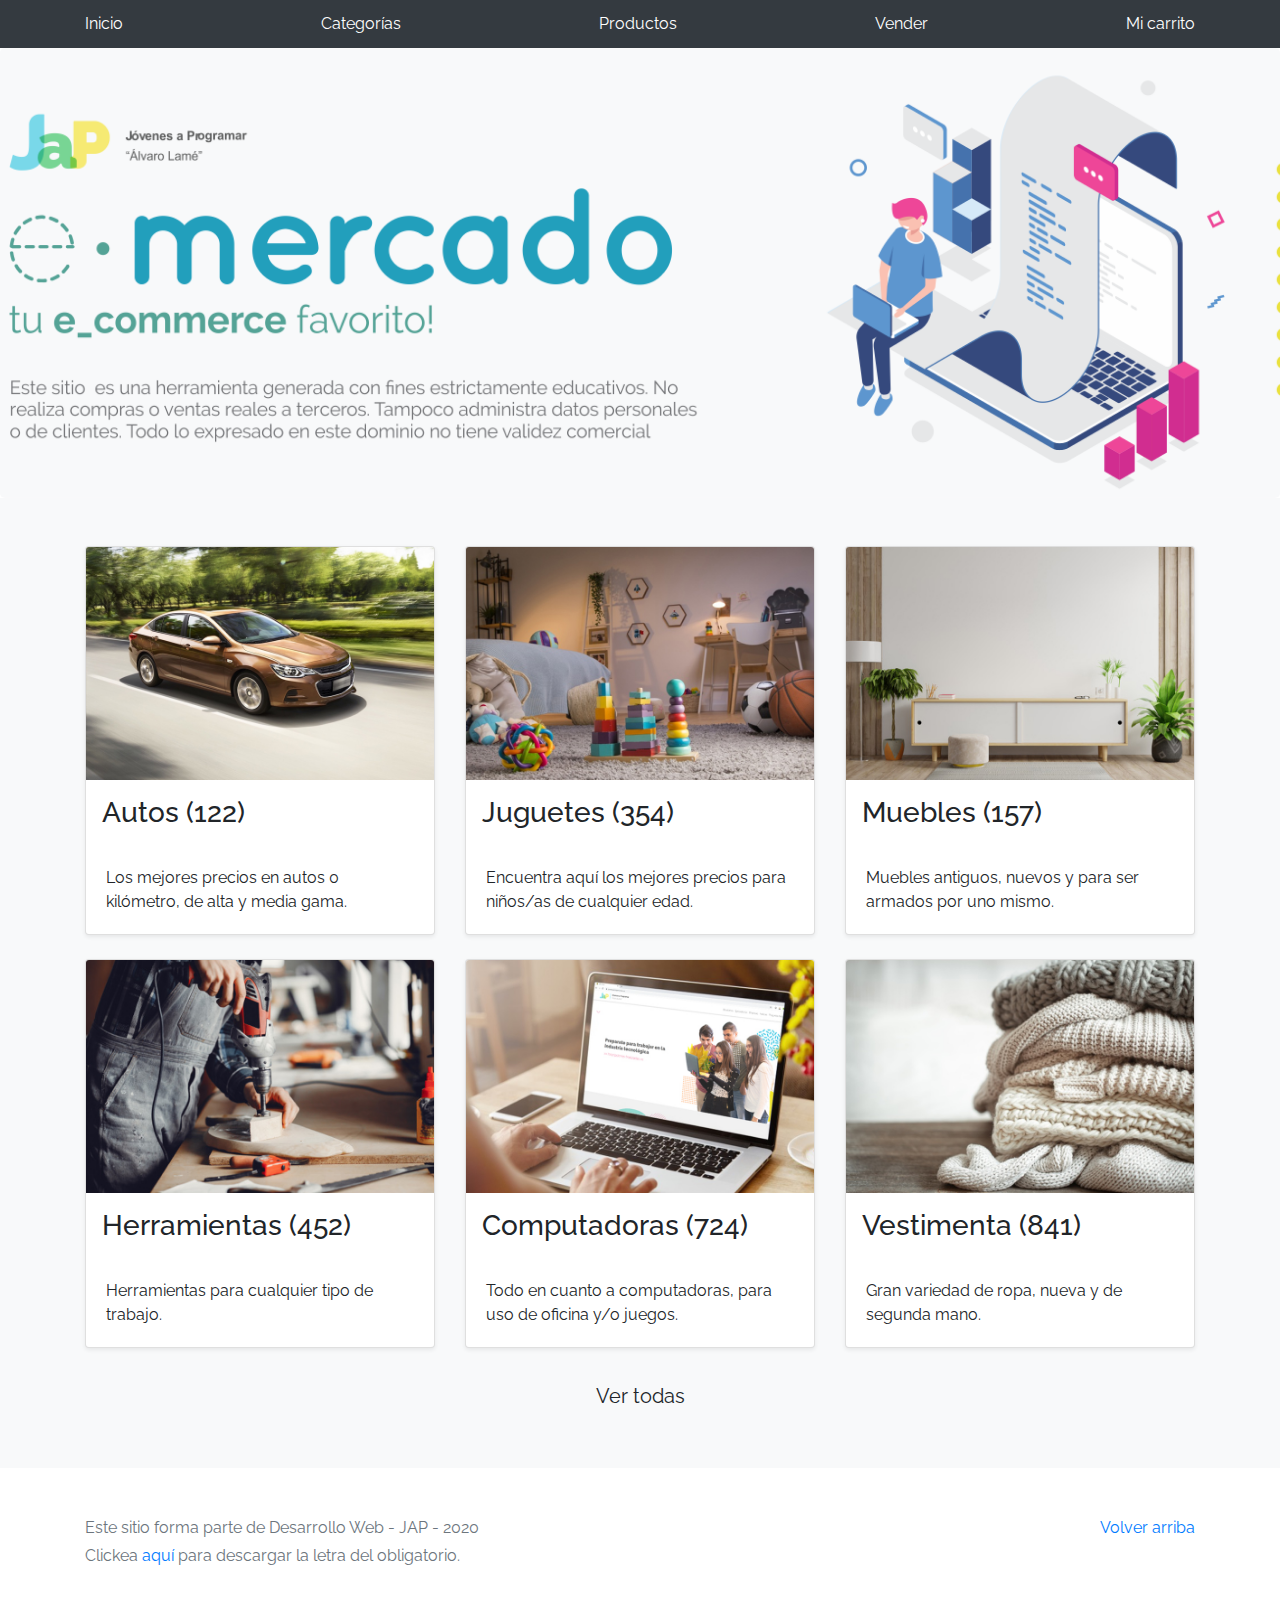
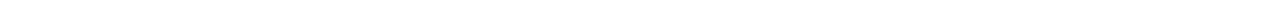
==== index.html @ a227f69f "Entrega0" ====
<!DOCTYPE html>
<!-- saved from url=(0049)https://getbootstrap.com/docs/4.3/examples/album/ -->
<html lang="en">
  <head>
    <meta http-equiv="Content-Type" content="text/html; charset=UTF-8">
    <meta name="viewport" content="width=device-width, initial-scale=1, shrink-to-fit=no">
    <meta name="description" content="">
    <title>eMercado - Todo lo que busques está aquí</title>

    <link rel="canonical" href="https://getbootstrap.com/docs/4.3/examples/album/">
    <link href="https://fonts.googleapis.com/css?family=Raleway:300,300i,400,400i,700,700i,900,900i" rel="stylesheet">
    <!-- Bootstrap core CSS -->
    <link href="css/bootstrap.min.css" rel="stylesheet">
    <link href="css/styles.css" rel="stylesheet">
  </head>
  <body>
    <nav class="site-header sticky-top py-1 bg-dark">
      <div class="container d-flex flex-column flex-md-row justify-content-between">
        <a class="py-2 d-none d-md-inline-block" href="index.html">Inicio</a>
        <a class="py-2 d-none d-md-inline-block" href="categories.html">Categorías</a>
        <a class="py-2 d-none d-md-inline-block" href="products.html">Productos</a>
        <a class="py-2 d-none d-md-inline-block" href="sell.html">Vender</a>
        <a class="py-2 d-none d-md-inline-block" href="cart.html">Mi carrito</a>
      </div>
    </nav>
    <main role="main">
      <section class="jumbotron text-center">
        <div class="m-5">
          <h1></h1>
        </div>
      </section>
      <div class="album py-5 bg-light">
        <div class="container">
          <div class="row">
            <div class="col-md-4">
              <a href="categories.html" class="card mb-4 shadow-sm custom-card">
                <img class="bd-placeholder-img card-img-top"  src="img/cat1.jpg">
                <h3 class="m-3">Autos (122)</h3>
                <div class="card-body">
                  <p class="card-text">Los mejores precios en autos 0 kilómetro, de alta y media gama.</p>
                </div>
              </a>
            </div>
            <div class="col-md-4">
                <a href="categories.html" class="card mb-4 shadow-sm custom-card">
                  <img class="bd-placeholder-img card-img-top" src="img/cat2.jpg">
                  <h3 class="m-3">Juguetes (354)</h3>
                  <div class="card-body">
                    <p class="card-text">Encuentra aquí los mejores precios para niños/as de cualquier edad.</p>
                  </div>
                </a>
            </div>
            <div class="col-md-4">
                <a href="categories.html" class="card mb-4 shadow-sm custom-card">
                  <img class="bd-placeholder-img card-img-top" src="img/cat3.jpg">
                  <h3 class="m-3">Muebles (157)</h3>
                  <div class="card-body">
                    <p class="card-text">Muebles antiguos, nuevos y para ser armados por uno mismo.</p>
                  </div>
                </a>
            </div>
            <div class="col-md-4">
                <a href="categories.html" class="card mb-4 shadow-sm custom-card">
                  <img class="bd-placeholder-img card-img-top" src="img/cat4.jpg">
                  <h3 class="m-3">Herramientas (452)</h3>
                  <div class="card-body">
                    <p class="card-text">Herramientas para cualquier tipo de trabajo.</p>
                  </div>
                </a>
            </div>
            <div class="col-md-4">
                <a href="categories.html" class="card mb-4 shadow-sm custom-card">
                  <img class="bd-placeholder-img card-img-top" src="img/cat5.jpg">
                  <h3 class="m-3">Computadoras (724)</h3>
                  <div class="card-body">
                    <p class="card-text">Todo en cuanto a computadoras, para uso de oficina y/o juegos.</p>
                  </div>
                </a>
            </div>
            <div class="col-md-4">
                <a href="categories.html" class="card mb-4 shadow-sm custom-card">
                  <img class="bd-placeholder-img card-img-top" src="img/cat6.jpg">
                  <h3 class="m-3">Vestimenta (841)</h3>
                  <div class="card-body">
                    <p class="card-text">Gran variedad de ropa, nueva y de segunda mano.</p>
                  </div>
                </a>
            </div>
          </div>
          <div class="row">
              <a type="button" class="btn btn-light btn-lg btn-block" href="categories.html">Ver todas</a>
          </div>
        </div>
      </div>
    </main>
    <footer class="text-muted">
      <div class="container">
        <p class="float-right">
          <a href="#">Volver arriba</a>
        </p>
        <p>Este sitio forma parte de Desarrollo Web - JAP - 2020</p>
        <p>Clickea <a target="_blank" href="Letra.pdf">aquí</a> para descargar la letra del obligatorio.</p>
      </div>
    </footer>
    <script src="js/jquery-3.4.1.min.js"></script>
    <script src="js/bootstrap.bundle.min.js"></script>
    <script src="js/init.js"></script>
  </body>
</html>
---- css/styles.css ----
.jumbotron, .card-body, .container, .site-header{
    font-family: 'Raleway', serif !important;
}

.jumbotron .display-4{
    font-weight: bold;
}

.jumbotron {
  height: 50vh;
  padding: 5em inherit;
  margin-bottom: 0;
  background-color: #53C0FB;
  background: url('../img/cover_back.png');
  background-size: cover;
  background-position: center;
  background-repeat: no-repeat;
  color: black;
  font-weight: bold;
}

@media (min-width: 768px) {
  .jumbotron {
    padding-top: 6rem;
    padding-bottom: 6rem;
  }
}

.jumbotron p:last-child {
  margin-bottom: 0;
}

.jumbotron-heading {
  font-weight: 300;
}

.jumbotron .container {
  max-width: 40rem;
  background-color: rgba(255, 255, 255, 0.5);
  border-radius: 10px;
  text-shadow: 1px 1px 2px grey;
}

.jumbotron .lead{
  font-size: 38px;
}

footer {
  padding-top: 3rem;
  padding-bottom: 3rem;
}

footer p {
  margin-bottom: .25rem;
}

.site-header a {
  color: white;
  transition: ease-in-out color .15s;
}

.light-text {
  color: white;
}

.site-header .dropdown-menu a {
  color: black;
}

.dropzone{
  border: 2px dashed #0087F7;
  border-radius: 5px;
  background: white;
}

.alert{
  position: fixed;
  top:80px;
  width: 50%;
  left: 50%;
  transform: translate(-50%, 0);
}

.lds-ring {
  display: inline-block;
  position: relative;
  width: 64px;
  height: 64px;
  top:50%;
  left: 50%;
}
.lds-ring div {
  box-sizing: border-box;
  display: block;
  position: absolute;
  width: 51px;
  height: 51px;
  margin: 6px;
  border: 6px solid #fff;
  border-radius: 50%;
  animation: lds-ring 1.2s cubic-bezier(0.5, 0, 0.5, 1) infinite;
  border-color: #fff transparent transparent transparent;
}
.lds-ring div:nth-child(1) {
  animation-delay: -0.45s;
}
.lds-ring div:nth-child(2) {
  animation-delay: -0.3s;
}
.lds-ring div:nth-child(3) {
  animation-delay: -0.15s;
}
@keyframes lds-ring {
  0% {
    transform: rotate(0deg);
  }
  100% {
    transform: rotate(360deg);
  }
}

#spinner-wrapper{
  position: fixed;
  background-color: rgba(0,0,0,0.5);
  width:100%;
  height: 100%;
  top:0;
  left:0;
  z-index: 1021;
  display: none;
}

a.custom-card,
a.custom-card:hover {
  color: inherit;
  text-decoration: inherit;
}

.checked {
  color: orange;
}
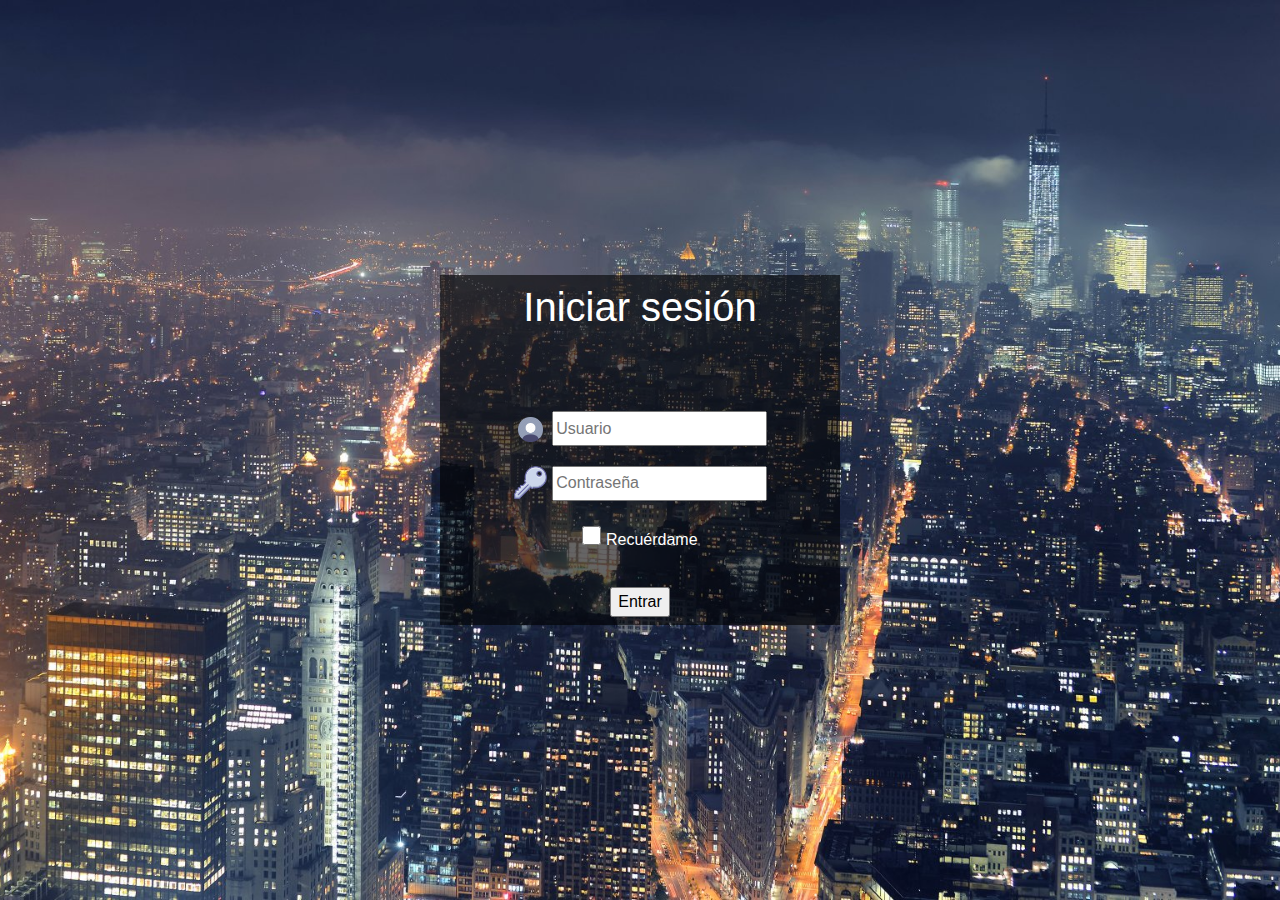
==== commit a074971d: "entrega1" ====
--- a/index.html
+++ b/index.html
@@ -1,109 +1,76 @@
 <!DOCTYPE html>
 <!-- saved from url=(0049)https://getbootstrap.com/docs/4.3/examples/album/ -->
 <html lang="en">
-  <head>
-    <meta http-equiv="Content-Type" content="text/html; charset=UTF-8">
-    <meta name="viewport" content="width=device-width, initial-scale=1, shrink-to-fit=no">
-    <meta name="description" content="">
-    <title>eMercado - Todo lo que busques está aquí</title>
 
-    <link rel="canonical" href="https://getbootstrap.com/docs/4.3/examples/album/">
-    <link href="https://fonts.googleapis.com/css?family=Raleway:300,300i,400,400i,700,700i,900,900i" rel="stylesheet">
-    <!-- Bootstrap core CSS -->
-    <link href="css/bootstrap.min.css" rel="stylesheet">
-    <link href="css/styles.css" rel="stylesheet">
-  </head>
-  <body>
-    <nav class="site-header sticky-top py-1 bg-dark">
-      <div class="container d-flex flex-column flex-md-row justify-content-between">
-        <a class="py-2 d-none d-md-inline-block" href="index.html">Inicio</a>
-        <a class="py-2 d-none d-md-inline-block" href="categories.html">Categorías</a>
-        <a class="py-2 d-none d-md-inline-block" href="products.html">Productos</a>
-        <a class="py-2 d-none d-md-inline-block" href="sell.html">Vender</a>
-        <a class="py-2 d-none d-md-inline-block" href="cart.html">Mi carrito</a>
-      </div>
-    </nav>
-    <main role="main">
-      <section class="jumbotron text-center">
-        <div class="m-5">
-          <h1></h1>
-        </div>
-      </section>
-      <div class="album py-5 bg-light">
-        <div class="container">
-          <div class="row">
-            <div class="col-md-4">
-              <a href="categories.html" class="card mb-4 shadow-sm custom-card">
-                <img class="bd-placeholder-img card-img-top"  src="img/cat1.jpg">
-                <h3 class="m-3">Autos (122)</h3>
-                <div class="card-body">
-                  <p class="card-text">Los mejores precios en autos 0 kilómetro, de alta y media gama.</p>
-                </div>
-              </a>
-            </div>
-            <div class="col-md-4">
-                <a href="categories.html" class="card mb-4 shadow-sm custom-card">
-                  <img class="bd-placeholder-img card-img-top" src="img/cat2.jpg">
-                  <h3 class="m-3">Juguetes (354)</h3>
-                  <div class="card-body">
-                    <p class="card-text">Encuentra aquí los mejores precios para niños/as de cualquier edad.</p>
-                  </div>
-                </a>
-            </div>
-            <div class="col-md-4">
-                <a href="categories.html" class="card mb-4 shadow-sm custom-card">
-                  <img class="bd-placeholder-img card-img-top" src="img/cat3.jpg">
-                  <h3 class="m-3">Muebles (157)</h3>
-                  <div class="card-body">
-                    <p class="card-text">Muebles antiguos, nuevos y para ser armados por uno mismo.</p>
-                  </div>
-                </a>
-            </div>
-            <div class="col-md-4">
-                <a href="categories.html" class="card mb-4 shadow-sm custom-card">
-                  <img class="bd-placeholder-img card-img-top" src="img/cat4.jpg">
-                  <h3 class="m-3">Herramientas (452)</h3>
-                  <div class="card-body">
-                    <p class="card-text">Herramientas para cualquier tipo de trabajo.</p>
-                  </div>
-                </a>
-            </div>
-            <div class="col-md-4">
-                <a href="categories.html" class="card mb-4 shadow-sm custom-card">
-                  <img class="bd-placeholder-img card-img-top" src="img/cat5.jpg">
-                  <h3 class="m-3">Computadoras (724)</h3>
-                  <div class="card-body">
-                    <p class="card-text">Todo en cuanto a computadoras, para uso de oficina y/o juegos.</p>
-                  </div>
-                </a>
-            </div>
-            <div class="col-md-4">
-                <a href="categories.html" class="card mb-4 shadow-sm custom-card">
-                  <img class="bd-placeholder-img card-img-top" src="img/cat6.jpg">
-                  <h3 class="m-3">Vestimenta (841)</h3>
-                  <div class="card-body">
-                    <p class="card-text">Gran variedad de ropa, nueva y de segunda mano.</p>
-                  </div>
-                </a>
-            </div>
-          </div>
-          <div class="row">
-              <a type="button" class="btn btn-light btn-lg btn-block" href="categories.html">Ver todas</a>
-          </div>
-        </div>
-      </div>
-    </main>
-    <footer class="text-muted">
-      <div class="container">
-        <p class="float-right">
-          <a href="#">Volver arriba</a>
-        </p>
-        <p>Este sitio forma parte de Desarrollo Web - JAP - 2020</p>
-        <p>Clickea <a target="_blank" href="Letra.pdf">aquí</a> para descargar la letra del obligatorio.</p>
-      </div>
-    </footer>
-    <script src="js/jquery-3.4.1.min.js"></script>
-    <script src="js/bootstrap.bundle.min.js"></script>
-    <script src="js/init.js"></script>
-  </body>
+<head>
+  <meta http-equiv="Content-Type" content="text/html; charset=UTF-8">
+  <meta name="viewport" content="width=device-width, initial-scale=1, shrink-to-fit=no">
+  <meta name="description" content="">
+  <title>eMercado - Todo lo que busques está aquí</title>
+
+  <link rel="canonical" href="https://getbootstrap.com/docs/4.3/examples/album/">
+  <link href="https://fonts.googleapis.com/css?family=Raleway:300,300i,400,400i,700,700i,900,900i" rel="stylesheet">
+  <!-- Bootstrap core CSS -->
+  <link href="css/bootstrap.min.css" rel="stylesheet">
+  <link href="css/login.css" rel="stylesheet">
+  <style>
+    html, body{
+      height: 100%;
+    }
+
+    body {
+      display: -ms-flexbox;
+      display: flex;
+      -ms-flex-align: center;
+      align-items: center;
+      padding-top: 40px;
+      padding-bottom: 40px;
+      background-color: #f5f5f5;
+    }
+
+    .signin {
+      width: 100%;
+      max-width: 330px;
+      padding: 15px;
+      margin: auto;
+    }
+  </style>
+</head>
+<form class="formulario ">
+<div class="container cuadro">
+  <h3 class="iniciar_sesion">Iniciar sesión</h3>
+
+  <div class="usuario_contrasena">
+
+      <!--Usuario-->
+  <div class="usuario ">
+    <label for="name"> <img src="img/loginimg/user.png" class="userlogo"> </label>
+    <input type="name" placeholder="Usuario" class="input_usuario" required>
+    </div>
+
+    <!--Contraseña-->
+    <div class="contrasena">
+      <label for="password"> <img src="img/loginimg/password.png" class="passwordlogo"> </label>
+      <input type="password" placeholder="Contraseña" class="input_password" required>
+    </div>
+  </div>
+
+  <div class="recuerdame ">
+    <input type="checkbox" style="width:19px;height:19px;"> <label for="checkbox" class="checkbox_label">Recuérdame</label>
+  </div>
+
+<!--Boton para enviar los datos-->
+  <div class="submit">
+    <input type="submit" value="Entrar" formaction="inicio.html">
+  </div>
+
+
+</div>
+
+</form>
+
+
+  <script src="js/init.js"></script>
+  <script src="js/login.js"></script>
+</body>
 </html>--- a/css/login.css
+++ b/css/login.css
@@ -0,0 +1,75 @@
+body {
+    background-image: url(../img/loginimg/fondo.png);
+    background-position: center;
+    background-size: cover;
+    Background-repeat: no-repeat;
+  }
+
+.container{
+    height: 100%;
+    align-content: center;
+}
+
+.formulario{
+    align-content: center;
+    margin-top: auto;
+    margin-bottom: auto;
+    margin-left: auto;
+    margin-right: auto;
+}
+
+.cuadro{
+    background-color: rgba(0,0,0, 0.6);
+    height: 350px;
+    margin-top: auto;
+    margin-bottom: auto;
+    width: 400px;
+}
+.iniciar_sesion{
+    text-align: center;
+    font-size: 40px;
+    color: rgb(255, 255, 255);
+}
+
+.usuario_contrasena{
+    text-align: center;
+    margin-top: 80px;
+}
+
+.usuario{
+    margin-bottom: 10px;
+}
+
+.userlogo{
+    height: 35px;
+    width: 35px;
+}
+
+.passwordlogo{
+    height: 35px;
+    width: 35px;
+    margin-bottom: 3px;
+}
+
+.input_usuario{
+    height: 35px;
+}
+
+.input_password{
+    height: 35px;
+}
+
+.recuerdame{
+    margin-top: 15px;
+    text-align: center;
+    color: rgb(255, 255, 255);
+}
+
+.checkbox_label{
+    margin-bottom: 20px;
+}
+
+.submit{
+    text-align: center;
+    margin-top: 15px;
+}
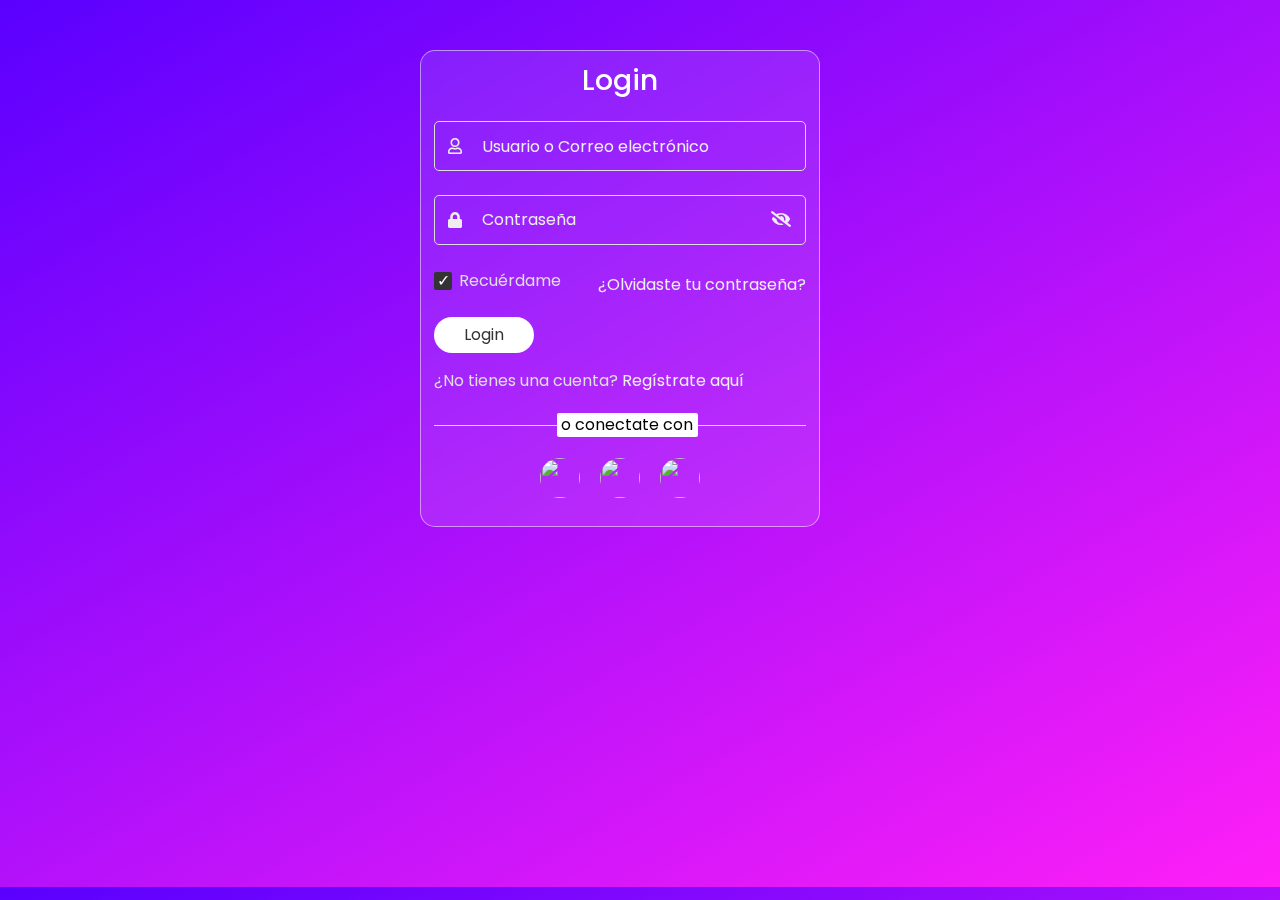
==== commit 57beabe8: "newlogin" ====
--- a/index.html
+++ b/index.html
@@ -10,64 +10,32 @@
 
   <link rel="canonical" href="https://getbootstrap.com/docs/4.3/examples/album/">
   <link href="https://fonts.googleapis.com/css?family=Raleway:300,300i,400,400i,700,700i,900,900i" rel="stylesheet">
+  <link href="css/font-awesome.min.css" rel="stylesheet">
+
   <!-- Bootstrap core CSS -->
   <link href="css/bootstrap.min.css" rel="stylesheet">
   <link href="css/login.css" rel="stylesheet">
-  <style>
-    html, body{
-      height: 100%;
-    }
+</head>
 
-    body {
-      display: -ms-flexbox;
-      display: flex;
-      -ms-flex-align: center;
-      align-items: center;
-      padding-top: 40px;
-      padding-bottom: 40px;
-      background-color: #f5f5f5;
-    }
+<body>
 
-    .signin {
-      width: 100%;
-      max-width: 330px;
-      padding: 15px;
-      margin: auto;
-    }
-  </style>
-</head>
-<form class="formulario ">
-<div class="container cuadro">
-  <h3 class="iniciar_sesion">Iniciar sesión</h3>
-
-  <div class="usuario_contrasena">
-
-      <!--Usuario-->
-  <div class="usuario ">
-    <label for="name"> <img src="img/loginimg/user.png" class="userlogo"> </label>
-    <input type="name" placeholder="Usuario" class="input_usuario" required>
+  <div class="wrapper">
+    <div class="card">
+        <form action="#" class="d-flex flex-column" id="formulario">
+            <div class="h3 text-center text-white">Login</div>
+            <div class="d-flex align-items-center input-field my-3 mb-4"> <span class="far fa-user p-2" ></span> <input type="text" placeholder="Usuario o Correo electrónico" class="form-control" id="user"> </div>
+            <div class="d-flex align-items-center input-field mb-4"> <span class="fas fa-lock p-2"></span> <input type="password" placeholder="Contraseña" class="form-control" id="password"> <button class="btn" onclick="showPassword()"> <span class="fas fa-eye-slash"></span> </button> </div>
+            <div class="d-sm-flex align-items-sm-center justify-content-sm-between">
+                <div class="d-flex align-items-center"> <label class="option"> <span class="text-light-white">Recuérdame</span> <input type="checkbox" checked> <span class="checkmark"></span> </label> </div>
+                <div class="mt-sm-0 mt-3"><a href="#">¿Olvidaste tu contraseña?</a></div>
+            </div>
+            <div class="my-3"> <input type="submit" value="Login" class="btn btn-primary" id="login"> </div>
+            <div class="mb-3"> <span class="text-light-white">¿No tienes una cuenta?</span> <a href="#">Regístrate aquí</a> </div>
+        </form>
+        <div class="position-relative border-bottom my-3 line"> <span class="connect">o conectate con</span> </div>
+        <div class="text-center py-3 connections"> <a href="https://wwww.facebook.com" target="_blank" class="px-2"> <img src="https://www.dpreview.com/files/p/articles/4698742202/facebook.jpeg" alt=""> </a> <a href="https://www.google.com" target="_blank" class="px-2"> <img src="https://www.freepnglogos.com/uploads/google-logo-png/google-logo-png-suite-everything-you-need-know-about-google-newest-0.png" alt=""> </a> <a href="https://www.github.com" target="_blank" class="px-2"> <img src="https://www.freepnglogos.com/uploads/512x512-logo-png/512x512-logo-github-icon-35.png" alt=""> </a> </div>
     </div>
-
-    <!--Contraseña-->
-    <div class="contrasena">
-      <label for="password"> <img src="img/loginimg/password.png" class="passwordlogo"> </label>
-      <input type="password" placeholder="Contraseña" class="input_password" required>
-    </div>
-  </div>
-
-  <div class="recuerdame ">
-    <input type="checkbox" style="width:19px;height:19px;"> <label for="checkbox" class="checkbox_label">Recuérdame</label>
-  </div>
-
-<!--Boton para enviar los datos-->
-  <div class="submit">
-    <input type="submit" value="Entrar" formaction="inicio.html">
-  </div>
-
-
 </div>
-
-</form>
 
 
   <script src="js/init.js"></script>
--- a/css/login.css
+++ b/css/login.css
@@ -1,75 +1,197 @@
-body {
-    background-image: url(../img/loginimg/fondo.png);
-    background-position: center;
-    background-size: cover;
-    Background-repeat: no-repeat;
-  }
+@import url('https://fonts.googleapis.com/css2?family=Poppins:wght@300;400;500;600;700;800;900&display=swap');
 
-.container{
-    height: 100%;
-    align-content: center;
-}
+ * {
+     margin: 0;
+     padding: 0;
+     box-sizing: border-box;
+     font-family: 'Poppins', sans-serif
+ }
 
-.formulario{
-    align-content: center;
-    margin-top: auto;
-    margin-bottom: auto;
-    margin-left: auto;
-    margin-right: auto;
-}
+ body {
+     background: linear-gradient(135deg, #00c3ff, #eeef1c);
+     background: linear-gradient(135deg, #fc00ff, #00dbde);
+     background-image: linear-gradient(135deg, #ff00ba 0%, #fae713 100%);
+     background-image: linear-gradient(150deg, #5a00ff 0%, #ff1ff7 100%, #ff1ff7 100%);
+     min-height: 93vh
+ }
 
-.cuadro{
-    background-color: rgba(0,0,0, 0.6);
-    height: 350px;
-    margin-top: auto;
-    margin-bottom: auto;
-    width: 400px;
-}
-.iniciar_sesion{
-    text-align: center;
-    font-size: 40px;
-    color: rgb(255, 255, 255);
-}
+ .wrapper {
+     max-width: 500px;
+     margin: 50px auto
+ }
 
-.usuario_contrasena{
-    text-align: center;
-    margin-top: 80px;
-}
+ .wrapper .card {
+     max-width: 400px;
+     min-height: 450px;
+     margin: 30px;
+     background: rgba(255, 255, 255, 0.1);
+     overflow: hidden;
+     backdrop-filter: blur(10px);
+     border: 1px solid rgba(255, 255, 255, 0.5);
+     border-radius: 15px;
+     cursor: pointer;
+     padding: 0.8rem
+ }
 
-.usuario{
-    margin-bottom: 10px;
-}
+ .wrapper .card a {
+     text-decoration: none;
+     color: #eee
+ }
 
-.userlogo{
-    height: 35px;
-    width: 35px;
-}
+ .wrapper .card a:hover {
+     color: #fff
+ }
 
-.passwordlogo{
-    height: 35px;
-    width: 35px;
-    margin-bottom: 3px;
-}
+ .wrapper .card .input-field {
+     border: 1px solid #ddd;
+     border-radius: 5px;
+     color: #eee;
+     padding: 0.3rem
+ }
 
-.input_usuario{
-    height: 35px;
-}
+ .wrapper .card .input-field input {
+     background-color: inherit
+ }
 
-.input_password{
-    height: 35px;
-}
+ .wrapper .card .input-field input.form-control,
+ .wrapper .card .input-field input.form-control:focus {
+     border: none;
+     outline: none;
+     box-shadow: none;
+     color: #eee
+ }
 
-.recuerdame{
-    margin-top: 15px;
-    text-align: center;
-    color: rgb(255, 255, 255);
-}
+ .wrapper .card .input-field button.btn {
+     color: #eee;
+     padding: 0rem;
+     padding-right: 0.5rem
+ }
 
-.checkbox_label{
-    margin-bottom: 20px;
-}
+ .wrapper .card .input-field button.btn:hover {
+     color: #fff
+ }
 
-.submit{
-    text-align: center;
-    margin-top: 15px;
-}
+ .wrapper .card .input-field button.btn:focus {
+     border: none;
+     outline: none;
+     box-shadow: none
+ }
+
+ .wrapper .card .input-field input::placeholder {
+     color: #eee
+ }
+
+ .wrapper .card .option {
+     display: block;
+     position: relative;
+     padding-left: 25px;
+     cursor: pointer;
+     user-select: none
+ }
+
+ .wrapper .card .option span.text-light-white:hover {
+     color: #fff
+ }
+
+ .wrapper .card .option input {
+     position: absolute;
+     opacity: 0;
+     cursor: pointer;
+     height: 0;
+     width: 0
+ }
+
+ .checkmark {
+     position: absolute;
+     top: 3px;
+     left: 0;
+     height: 18px;
+     width: 18px;
+     background-color: #fff;
+     border-radius: 2px
+ }
+
+ .wrapper .card .option:hover input~.checkmark {
+     background-color: #f1f1f1
+ }
+
+ .wrapper .card .option input:checked~.checkmark {
+     border: none;
+     background-color: #333;
+     transition: 300ms ease-in-out all
+ }
+
+ .checkmark:after {
+     content: "\2713";
+     position: absolute;
+     display: none;
+     color: #fff;
+     font-size: 1rem
+ }
+
+ .wrapper .card .option input:checked~.checkmark:after {
+     display: block
+ }
+
+ .wrapper .card .option .checkmark:after {
+     left: 3px;
+     top: -3px;
+     width: 5px;
+     height: 10px
+ }
+
+ .wrapper .card .btn.btn-primary {
+     border-radius: 20px;
+     width: 100px;
+     background-color: #fff;
+     color: #333;
+     border: none
+ }
+
+ .wrapper .card .btn.btn-primary:hover {
+     color: #fff;
+     background: #333
+ }
+
+ .wrapper .card .btn.btn-primary:focus {
+     border: none;
+     box-shadow: none
+ }
+
+ .wrapper .card .text-light-white {
+     color: #ddd
+ }
+
+ .wrapper .card .line span.connect {
+     position: absolute;
+     top: -12px;
+     left: 33%;
+     color: #000;
+     padding: 0 0.3rem;
+     z-index: 100;
+     border-radius: 2px;
+     background-color: #fff
+ }
+
+ .wrapper .card .connections a img {
+     width: 40px;
+     height: 40px;
+     border-radius: 50%;
+     object-fit: cover
+ }
+
+ @media(max-width: 370px) {
+     .wrapper .card .line:after {
+         left: 27%
+     }
+ }
+
+ @media(max-width: 350px) {
+     .wrapper {
+         margin: 10px auto
+     }
+
+     .wrapper .card {
+         margin: 10px
+     }
+ }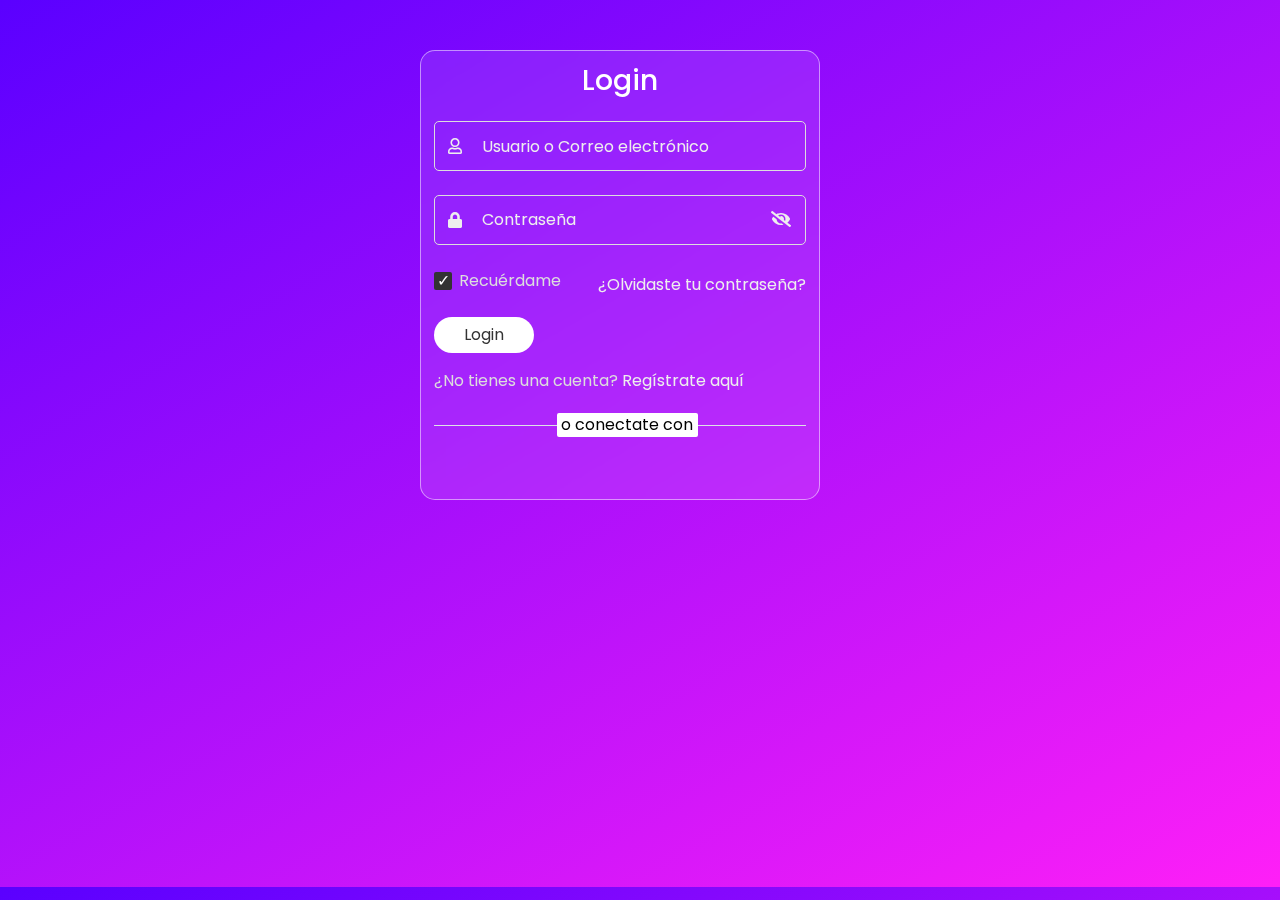
==== commit eedf758f: "entrega3" ====
--- a/index.html
+++ b/index.html
@@ -6,6 +6,8 @@
   <meta http-equiv="Content-Type" content="text/html; charset=UTF-8">
   <meta name="viewport" content="width=device-width, initial-scale=1, shrink-to-fit=no">
   <meta name="description" content="">
+  <meta name="google-signin-client_id" content="
+  515326163374-16aph3r9nbgmpam2ustjmmq4l18jo189.apps.googleusercontent.com">
   <title>eMercado - Todo lo que busques está aquí</title>
 
   <link rel="canonical" href="https://getbootstrap.com/docs/4.3/examples/album/">
@@ -21,24 +23,41 @@
 
   <div class="wrapper">
     <div class="card">
-        <form action="#" class="d-flex flex-column" id="formulario">
-            <div class="h3 text-center text-white">Login</div>
-            <div class="d-flex align-items-center input-field my-3 mb-4"> <span class="far fa-user p-2" ></span> <input type="text" placeholder="Usuario o Correo electrónico" class="form-control" id="user"> </div>
-            <div class="d-flex align-items-center input-field mb-4"> <span class="fas fa-lock p-2"></span> <input type="password" placeholder="Contraseña" class="form-control" id="password"> <button class="btn" onclick="showPassword()"> <span class="fas fa-eye-slash"></span> </button> </div>
-            <div class="d-sm-flex align-items-sm-center justify-content-sm-between">
-                <div class="d-flex align-items-center"> <label class="option"> <span class="text-light-white">Recuérdame</span> <input type="checkbox" checked> <span class="checkmark"></span> </label> </div>
-                <div class="mt-sm-0 mt-3"><a href="#">¿Olvidaste tu contraseña?</a></div>
-            </div>
-            <div class="my-3"> <input type="submit" value="Login" class="btn btn-primary" id="login"> </div>
-            <div class="mb-3"> <span class="text-light-white">¿No tienes una cuenta?</span> <a href="#">Regístrate aquí</a> </div>
-        </form>
-        <div class="position-relative border-bottom my-3 line"> <span class="connect">o conectate con</span> </div>
-        <div class="text-center py-3 connections"> <a href="https://wwww.facebook.com" target="_blank" class="px-2"> <img src="https://www.dpreview.com/files/p/articles/4698742202/facebook.jpeg" alt=""> </a> <a href="https://www.google.com" target="_blank" class="px-2"> <img src="https://www.freepnglogos.com/uploads/google-logo-png/google-logo-png-suite-everything-you-need-know-about-google-newest-0.png" alt=""> </a> <a href="https://www.github.com" target="_blank" class="px-2"> <img src="https://www.freepnglogos.com/uploads/512x512-logo-png/512x512-logo-github-icon-35.png" alt=""> </a> </div>
+      <form action="#" class="d-flex flex-column" id="formulario">
+        <div class="h3 text-center text-white">Login</div>
+        <div class="d-flex align-items-center input-field my-3 mb-4"> <span class="far fa-user p-2"></span> <input
+            type="text" placeholder="Usuario o Correo electrónico" class="form-control" id="user"> </div>
+        <div class="d-flex align-items-center input-field mb-4"> <span class="fas fa-lock p-2"></span> <input
+            type="password" placeholder="Contraseña" class="form-control" id="password"> <button type="button"
+            class="btn" onclick="showPassword()"> <span class="fas fa-eye-slash"></span> </button> </div>
+        <div class="d-sm-flex align-items-sm-center justify-content-sm-between">
+          <div class="d-flex align-items-center"> <label class="option"> <span
+                class="text-light-white">Recuérdame</span> <input type="checkbox" checked> <span
+                class="checkmark"></span> </label> </div>
+          <div class="mt-sm-0 mt-3"><a href="#">¿Olvidaste tu contraseña?</a></div>
+        </div>
+        <div class="my-3"> <input type="submit" value="Login" class="btn btn-primary" id="login"
+            onclick="setUsername()"> </div>
+        <div class="mb-3"> <span class="text-light-white">¿No tienes una cuenta?</span> <a href="#">Regístrate aquí</a>
+        </div>
+      </form>
+      <div class="position-relative border-bottom my-3 line"> <span class="connect">o conectate con</span> </div>
+      <div class="text-center py-3 connections">
+        <div class="g-signin2">
+    
+        </div>
+      </div>
     </div>
-</div>
+  </div>
 
 
   <script src="js/init.js"></script>
   <script src="js/login.js"></script>
+  <script src="https://apis.google.com/js/platform.js" async defer></script>
+  <script src="https://ajax.googleapis.com/ajax/libs/jquery/3.5.1/jquery.min.js"></script>
+  <script src="https://cdn.jsdelivr.net/npm/bootstrap@5.0.2/dist/js/bootstrap.bundle.min.js"
+    integrity="sha384-MrcW6ZMFYlzcLA8Nl+NtUVF0sA7MsXsP1UyJoMp4YLEuNSfAP+JcXn/tWtIaxVXM"
+    crossorigin="anonymous"></script>
 </body>
+
 </html>